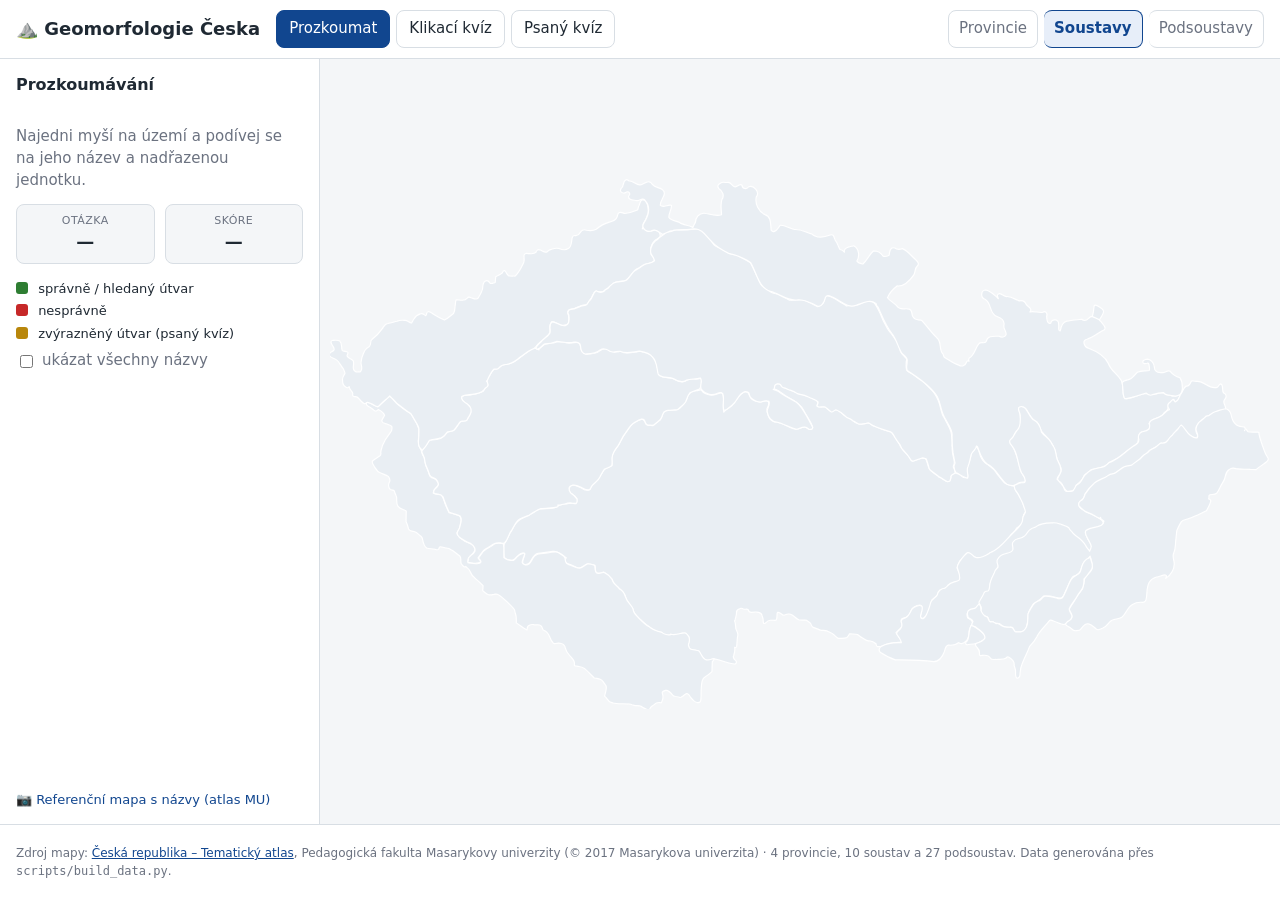
==== cz_geomorphology/index.html @ d27bf462 "Geomorphology of Czech republic added" ====
<!doctype html>
<html lang="cs">
  <head>
    <meta charset="utf-8">
    <meta name="viewport" content="width=device-width, initial-scale=1">
    <title>Geomorfologie Česka · učící hra</title>
    <link rel="stylesheet" href="css/style.css">
    <link rel="icon" href="data:image/svg+xml,<svg xmlns='http://www.w3.org/2000/svg' viewBox='0 0 100 100'><text y='.9em' font-size='90'>⛰️</text></svg>">
  </head>
  <body>
    <header class="topbar">
      <h1>⛰️ Geomorfologie Česka</h1>
      <nav class="modes">
        <button data-mode="explore" class="active">Prozkoumat</button>
        <button data-mode="click">Klikací kvíz</button>
        <button data-mode="type">Psaný kvíz</button>
      </nav>
      <nav class="levels" title="Úroveň geomorfologického členění">
        <button data-level="provincie">Provincie</button>
        <button data-level="soustavy" class="active">Soustavy</button>
        <button data-level="podsoustavy">Podsoustavy</button>
      </nav>
    </header>

    <main class="layout">
      <aside class="panel" id="panel">
        <div class="prompt" id="prompt">Prozkoumávání</div>
        <div class="status" id="status">Najedni myší na území a podívej se na jeho název a nadřazenou jednotku.</div>

        <div class="input-row" id="input-wrap" style="display:none">
          <input id="answer-input" type="text" autocomplete="off"
                 autocapitalize="off" spellcheck="false"
                 placeholder="Napiš název soustavy…">
          <button id="btn-submit" type="button">OK</button>
          <button id="btn-skip" type="button" class="ghost">Přeskočit</button>
        </div>

        <div class="stats">
          <div><span>Otázka</span><b id="progress">—</b></div>
          <div><span>Skóre</span><b id="score">—</b></div>
        </div>

        <div class="hint" id="hint-parent" style="display:none">
          <label><input type="checkbox"> nápověda: <span id="hint-what">provincie</span></label>
        </div>

        <div class="legend" id="legend">
          <p><span class="sw good"></span> správně / hledaný útvar</p>
          <p><span class="sw bad"></span> nesprávně</p>
          <p><span class="sw ask"></span> zvýrazněný útvar (psaný kvíz)</p>
          <div class="reveal-wrap" id="reveal-wrap">
            <label class="reveal"><input type="checkbox" id="reveal-all"> ukázat všechny názvy</label>
          </div>
        </div>

        <div class="actions" id="actions" style="display:none">
          <button data-restart="click">Hrát znovu (klikací)</button>
          <button data-restart="type">Hrát znovu (psaný)</button>
        </div>

        <a class="refmap" href="images/Geomorfologie_CR.jpg" target="_blank" rel="noopener">📷 Referenční mapa s&nbsp;názvy (atlas MU)</a>
      </aside>

      <section class="mapwrap">
        <div id="map"></div>
        <div class="tooltip" id="tooltip" style="display:none"></div>
      </section>
    </main>

    <footer class="foot">
      <p>Zdroj mapy: <a href="https://is.muni.cz/do/rect/el/estud/pedf/js17/cesko_atlas/web/pages/02-geomorfologie.html" target="_blank" rel="noopener">Česká republika – Tematický atlas</a>,
         Pedagogická fakulta Masarykovy univerzity (© 2017 Masarykova univerzita)
         · 4 provincie, 10 soustav a 27 podsoustav. Data generována přes <code>scripts/build_data.py</code>.</p>
    </footer>

    <script src="js/data.js"></script>
    <script src="js/normalize.js"></script>
    <script src="js/game.js"></script>
  </body>
</html>
---- cz_geomorphology/css/style.css ----
/* Geomorfologie Česka — styles */
:root {
  --bg: #f4f6f8;
  --panel: #ffffff;
  --ink: #1f2933;
  --muted: #6b7280;
  --line: #d8dee4;
  --accent: #11468f;      /* Czech blue */
  --accent-soft: #e7eef9;
  --good: #2e7d32;
  --good-soft: #cdeacd;
  --bad: #c62828;
  --bad-soft: #f6d4d4;
  --ask: #b8860b;
  --ask-soft: #f5e6c0;
  --region: #e9eef3;
  --region-stroke: #ffffff;
}

@media (prefers-color-scheme: dark) {
  :root {
    --bg: #0f1419;
    --panel: #18222b;
    --ink: #e6edf3;
    --muted: #9aa7b2;
    --line: #2b3942;
    --accent: #6ea8ff;
    --accent-soft: #1d2a3a;
    --good: #66bb6a;
    --good-soft: #2a4a2c;
    --bad: #ef5350;
    --bad-soft: #4a2a2a;
    --ask: #ffca28;
    --ask-soft: #3d3417;
    --region: #28323b;
    --region-stroke: #0f1419;
  }
}

* { box-sizing: border-box; }

html, body {
  margin: 0;
  height: 100%;
}
body {
  background: var(--bg);
  color: var(--ink);
  font: 15px/1.45 system-ui, -apple-system, "Segoe UI", Roboto, "Noto Sans", sans-serif;
  display: flex;
  flex-direction: column;
}

/* ---- Top bar ---- */
.topbar {
  display: flex;
  align-items: center;
  gap: 16px;
  flex-wrap: wrap;
  padding: 10px 16px;
  background: var(--panel);
  border-bottom: 1px solid var(--line);
}
.topbar h1 { margin: 0; font-size: 18px; font-weight: 700; }
.modes, .levels { display: flex; gap: 6px; flex-wrap: wrap; }
.modes button, .levels button {
  border: 1px solid var(--line);
  background: transparent;
  color: var(--ink);
  padding: 7px 12px;
  border-radius: 8px;
  cursor: pointer;
  font: inherit;
}
.modes button:hover, .levels button:hover { background: var(--accent-soft); }
.modes button.active {
  background: var(--accent);
  color: #fff;
  border-color: var(--accent);
}
/* level switch sits at the right edge and reads as a segmented control */
.levels { margin-left: auto; }
.levels button { padding: 7px 10px; color: var(--muted); }
.levels button + button { border-left: none; }
.levels button.active {
  background: var(--accent-soft);
  color: var(--accent);
  border-color: var(--accent);
  font-weight: 600;
}

/* ---- Layout ---- */
.layout {
  flex: 1;
  display: grid;
  grid-template-columns: 320px 1fr;
  min-height: 0;
}
@media (max-width: 760px) {
  .layout { grid-template-columns: 1fr; }
  .levels { margin-left: 0; }
}

/* ---- Side panel ---- */
.panel {
  padding: 14px 16px;
  background: var(--panel);
  border-right: 1px solid var(--line);
  display: flex;
  flex-direction: column;
  gap: 12px;
}
@media (max-width: 760px) {
  .panel { border-right: none; border-bottom: 1px solid var(--line); }
}
.prompt {
  font-size: 16px;
  font-weight: 600;
  min-height: 2.6em;
}
.prompt b { color: var(--accent); }
.status {
  color: var(--muted);
  min-height: 2.4em;
}

.input-row { display: flex; gap: 6px; flex-wrap: wrap; }
.input-row input {
  flex: 1 1 160px;
  padding: 9px 10px;
  border: 1px solid var(--line);
  border-radius: 8px;
  background: var(--bg);
  color: var(--ink);
  font: inherit;
}
.input-row input:focus { outline: 2px solid var(--accent); border-color: var(--accent); }
.input-row button {
  padding: 9px 14px;
  border: none;
  border-radius: 8px;
  background: var(--accent);
  color: #fff;
  cursor: pointer;
  font: inherit;
}
.input-row button.ghost { background: transparent; color: var(--muted); border: 1px solid var(--line); }
.input-row.good input { border-color: var(--good); background: var(--good-soft); }
.input-row.bad input { border-color: var(--bad); background: var(--bad-soft); }
.input-row.close input { border-color: var(--ask); background: var(--ask-soft); }

.stats {
  display: flex;
  gap: 10px;
}
.stats > div {
  flex: 1;
  background: var(--bg);
  border: 1px solid var(--line);
  border-radius: 8px;
  padding: 8px 10px;
  text-align: center;
}
.stats span { display: block; font-size: 11px; color: var(--muted); text-transform: uppercase; letter-spacing: .04em; }
.stats b { font-size: 18px; }

.hint label, .legend .reveal {
  display: inline-flex; align-items: center; gap: 6px;
  color: var(--muted); cursor: pointer;
}
.legend p { margin: 4px 0; font-size: 13px; }
.sw {
  display: inline-block; width: 12px; height: 12px;
  border-radius: 3px; vertical-align: -1px; margin-right: 6px;
}
.sw.good { background: var(--good); }
.sw.bad { background: var(--bad); }
.sw.ask { background: var(--ask); }

.actions { display: flex; gap: 8px; flex-wrap: wrap; }
.actions button {
  flex: 1;
  padding: 9px 10px;
  border: 1px solid var(--line);
  border-radius: 8px;
  background: var(--accent-soft);
  color: var(--ink);
  cursor: pointer;
  font: inherit;
}
.actions button:hover { background: var(--accent); color: #fff; }

.tooltip {
  position: absolute;
  z-index: 5;
  background: var(--ink);
  color: var(--panel);
  padding: 4px 8px;
  border-radius: 6px;
  font-size: 13px;
  pointer-events: none;
  white-space: nowrap;
}

/* ---- Map ---- */
.mapwrap {
  padding: 10px;
  min-width: 0;
  position: relative;
  display: flex;
  align-items: center;
  justify-content: center;
}
#map { position: relative; width: 100%; }
.geo-map {
  width: 100%;
  height: auto;
  max-height: 100%;
  display: block;
}

.region {
  fill: var(--region);
  stroke: var(--region-stroke);
  stroke-width: 2;
  stroke-linejoin: round;
  cursor: pointer;
  transition: fill .12s ease;
}
/* fewer, bigger units get thicker dividers; podsoustavy are dense */
.region.prov { stroke-width: 3; }
.region.pod { stroke-width: 1.4; }
.region.hover { fill: var(--accent); }
.region.good { fill: var(--good); }
.region.bad { fill: var(--bad); }
.region.ask { fill: var(--ask); }
.region.info { fill: var(--accent); }

.label {
  fill: var(--ink);
  font-size: 17px;
  font-weight: 600;
  text-anchor: middle;
  opacity: 0;
  transition: opacity .12s ease;
  pointer-events: none;
  paint-order: stroke;
  stroke: var(--bg);
  stroke-width: 3px;
}
.label.on { opacity: .95; }
/* podsoustavy are small and numerous — smaller type keeps them legible */
.geo-map.pod .label { font-size: 11px; stroke-width: 2.5px; }

/* small parenthetical (province hint) inside the prompt */
.prompt small { color: var(--muted); font-weight: 400; }

.reveal-wrap { margin-top: 6px; }

.refmap {
  margin-top: auto;
  padding-top: 8px;
  color: var(--accent);
  font-size: 13px;
  text-decoration: none;
}
.refmap:hover { text-decoration: underline; }

/* ---- Footer ---- */
.foot {
  padding: 8px 16px;
  border-top: 1px solid var(--line);
  background: var(--panel);
  font-size: 12px;
  color: var(--muted);
}
.foot a { color: var(--accent); }
.foot code { font-family: ui-monospace, "SFMono-Regular", Menlo, Consolas, monospace; }
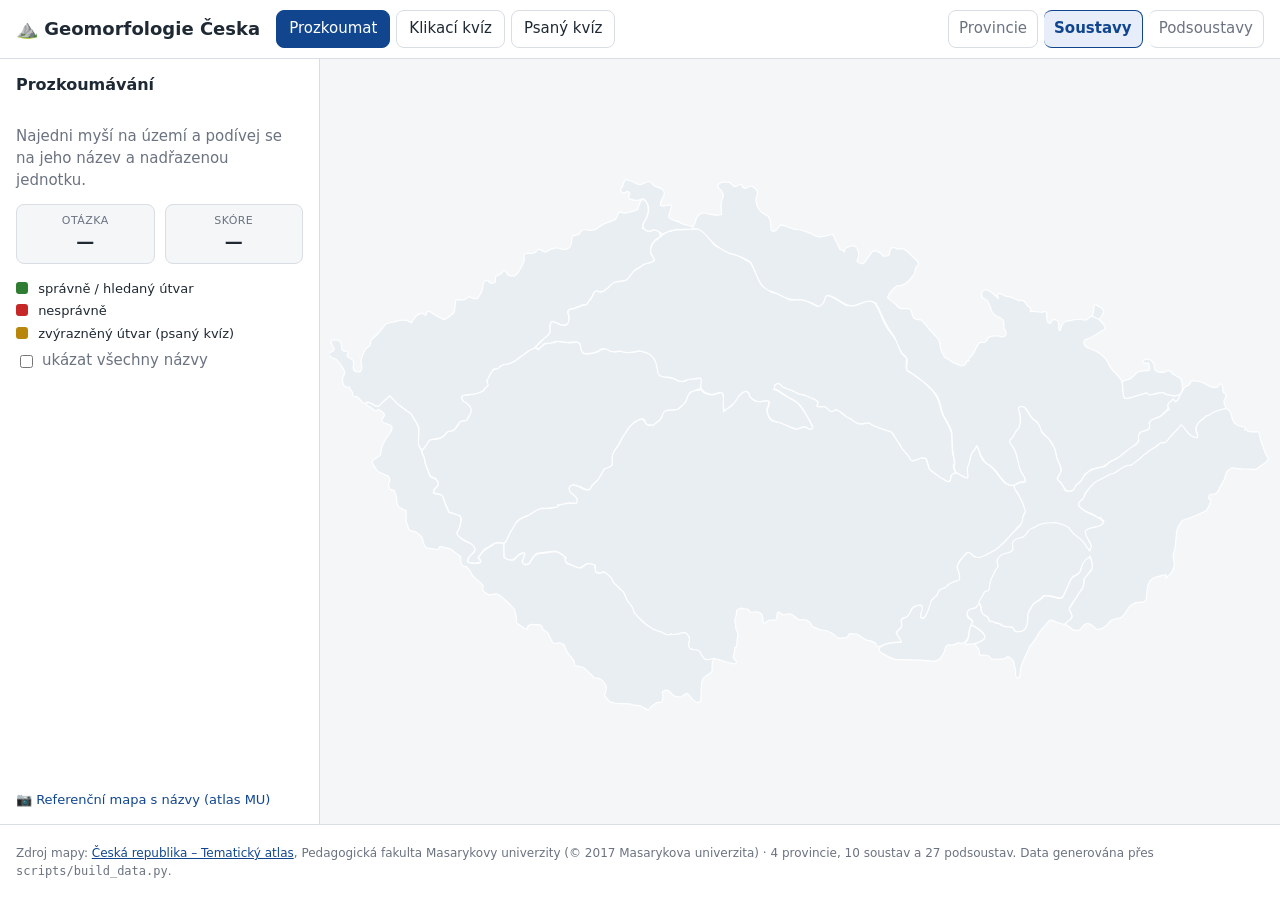
==== commit 63e09af3: "Gitignore added" ====
--- a/cz_geomorphology/index.html
+++ b/cz_geomorphology/index.html
@@ -58,7 +58,7 @@
           <button data-restart="type">Hrát znovu (psaný)</button>
         </div>
 
-        <a class="refmap" href="images/Geomorfologie_CR.jpg" target="_blank" rel="noopener">📷 Referenční mapa s&nbsp;názvy (atlas MU)</a>
+        <a class="refmap" href="../images/Geomorfologie_CR.jpg" target="_blank" rel="noopener">📷 Referenční mapa s&nbsp;názvy (atlas MU)</a>
       </aside>
 
       <section class="mapwrap">
--- a/cz_geomorphology/css/style.css
+++ b/cz_geomorphology/css/style.css
@@ -94,10 +94,15 @@
   flex: 1;
   display: grid;
   grid-template-columns: 320px 1fr;
+  /* pin the row to the space between topbar and footer, so a wide map
+     can't grow it past the viewport (minmax(0,…) drops the content-based
+     minimum); the SVG then letterboxes inside via preserveAspectRatio */
+  grid-template-rows: minmax(0, 1fr);
   min-height: 0;
 }
 @media (max-width: 760px) {
-  .layout { grid-template-columns: 1fr; }
+  /* stacked layout: rows size to content again */
+  .layout { grid-template-columns: 1fr; grid-template-rows: none; }
   .levels { margin-left: 0; }
 }
 
@@ -199,23 +204,27 @@
   border-radius: 6px;
   font-size: 13px;
   pointer-events: none;
-  white-space: nowrap;
+  max-width: 240px;          /* long names wrap to a second line … */
+  white-space: normal;       /* … instead of stretching the page */
 }
 
 /* ---- Map ---- */
 .mapwrap {
   padding: 10px;
   min-width: 0;
+  min-height: 0;
   position: relative;
   display: flex;
   align-items: center;
   justify-content: center;
 }
-#map { position: relative; width: 100%; }
+/* #map fills the padded area and the SVG letterboxes its drawing inside
+   that box (preserveAspectRatio), so on wide screens the map shrinks to
+   fit the available height instead of overflowing onto the page borders. */
+#map { position: relative; width: 100%; height: 100%; }
 .geo-map {
   width: 100%;
-  height: auto;
-  max-height: 100%;
+  height: 100%;
   display: block;
 }
 
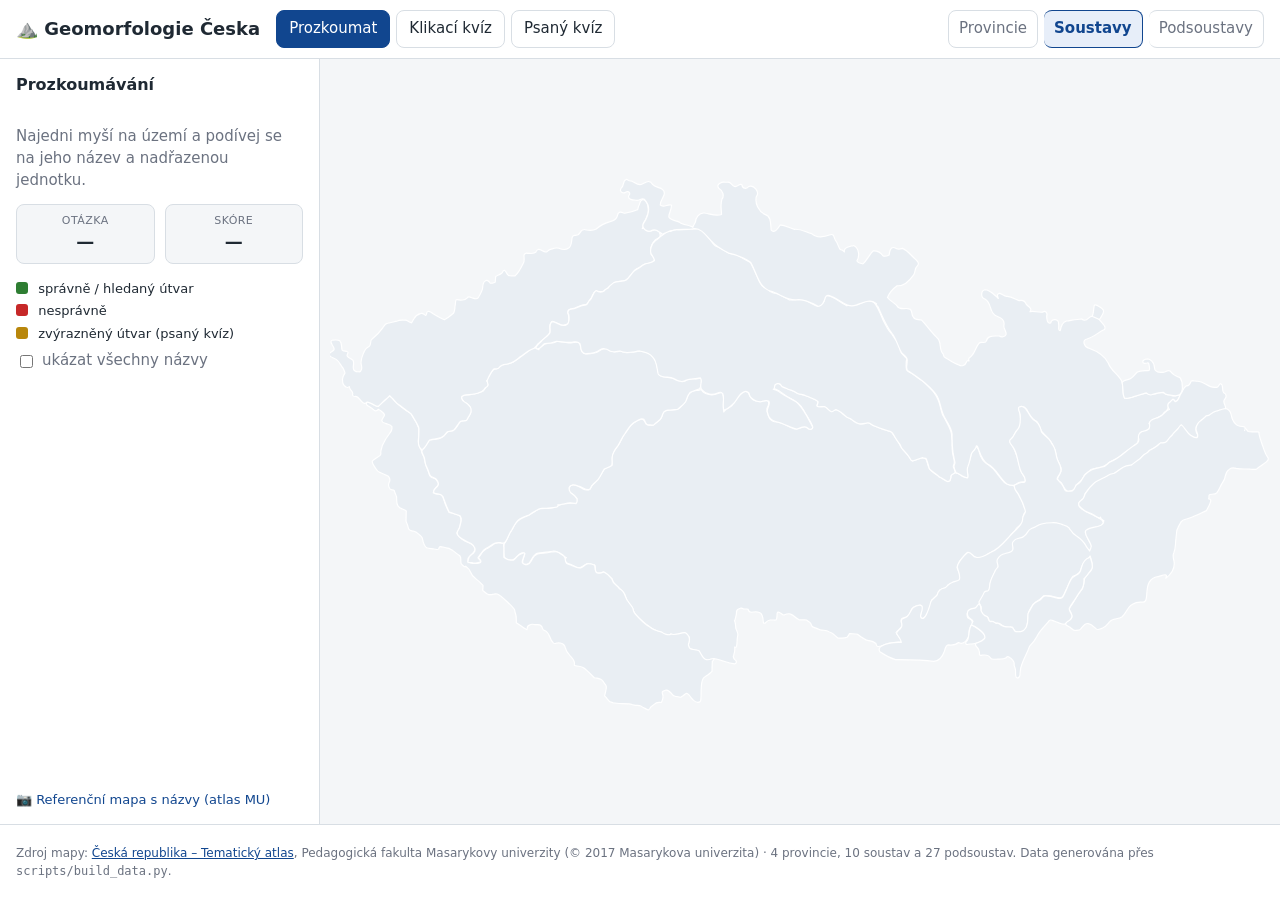
==== commit d2baa3a4: "New game added: Hydrology of Czech republic" ====
--- a/cz_geomorphology/index.html
+++ b/cz_geomorphology/index.html
@@ -9,16 +9,16 @@
   </head>
   <body>
     <header class="topbar">
-      <h1>⛰️ Geomorfologie Česka</h1>
+      <h1 data-i18n="app.h1">⛰️ Geomorfologie Česka</h1>
       <nav class="modes">
-        <button data-mode="explore" class="active">Prozkoumat</button>
-        <button data-mode="click">Klikací kvíz</button>
-        <button data-mode="type">Psaný kvíz</button>
+        <button data-mode="explore" class="active" data-i18n="app.mode.explore">Prozkoumat</button>
+        <button data-mode="click" data-i18n="app.mode.click">Klikací kvíz</button>
+        <button data-mode="type" data-i18n="app.mode.type">Psaný kvíz</button>
       </nav>
-      <nav class="levels" title="Úroveň geomorfologického členění">
-        <button data-level="provincie">Provincie</button>
-        <button data-level="soustavy" class="active">Soustavy</button>
-        <button data-level="podsoustavy">Podsoustavy</button>
+      <nav class="levels" data-i18n-title="app.levels.title" title="Úroveň geomorfologického členění">
+        <button data-level="provincie" data-i18n="level.provincie.name">Provincie</button>
+        <button data-level="soustavy" class="active" data-i18n="level.soustavy.name">Soustavy</button>
+        <button data-level="podsoustavy" data-i18n="level.podsoustavy.name">Podsoustavy</button>
       </nav>
     </header>
 
@@ -30,35 +30,37 @@
         <div class="input-row" id="input-wrap" style="display:none">
           <input id="answer-input" type="text" autocomplete="off"
                  autocapitalize="off" spellcheck="false"
+                 data-i18n-placeholder="level.soustavy.placeholder"
                  placeholder="Napiš název soustavy…">
-          <button id="btn-submit" type="button">OK</button>
-          <button id="btn-skip" type="button" class="ghost">Přeskočit</button>
+          <button id="btn-submit" type="button" data-i18n="app.btn.ok">OK</button>
+          <button id="btn-skip" type="button" class="ghost" data-i18n="app.btn.skip">Přeskočit</button>
         </div>
 
         <div class="stats">
-          <div><span>Otázka</span><b id="progress">—</b></div>
-          <div><span>Skóre</span><b id="score">—</b></div>
+          <div><span data-i18n="app.stats.question">Otázka</span><b id="progress">—</b></div>
+          <div><span data-i18n="app.stats.score">Skóre</span><b id="score">—</b></div>
         </div>
 
         <div class="hint" id="hint-parent" style="display:none">
-          <label><input type="checkbox"> nápověda: <span id="hint-what">provincie</span></label>
+          <label><input type="checkbox"> <span data-i18n="app.hint.label">nápověda:</span> <span id="hint-what">provincie</span></label>
         </div>
 
         <div class="legend" id="legend">
-          <p><span class="sw good"></span> správně / hledaný útvar</p>
-          <p><span class="sw bad"></span> nesprávně</p>
-          <p><span class="sw ask"></span> zvýrazněný útvar (psaný kvíz)</p>
+          <p><span class="sw good"></span> <span data-i18n="app.legend.correct">správně / hledaný útvar</span></p>
+          <p><span class="sw bad"></span> <span data-i18n="app.legend.wrong">nesprávně</span></p>
+          <p><span class="sw ask"></span> <span data-i18n="app.legend.highlighted">zvýrazněný útvar (psaný kvíz)</span></p>
           <div class="reveal-wrap" id="reveal-wrap">
-            <label class="reveal"><input type="checkbox" id="reveal-all"> ukázat všechny názvy</label>
+            <label class="reveal"><input type="checkbox" id="reveal-all"> <span data-i18n="app.legend.reveal">ukázat všechny názvy</span></label>
           </div>
         </div>
 
         <div class="actions" id="actions" style="display:none">
-          <button data-restart="click">Hrát znovu (klikací)</button>
-          <button data-restart="type">Hrát znovu (psaný)</button>
+          <button data-restart="click" data-i18n="app.action.restartClick">Hrát znovu (klikací)</button>
+          <button data-restart="type" data-i18n="app.action.restartType">Hrát znovu (psaný)</button>
         </div>
 
-        <a class="refmap" href="../images/Geomorfologie_CR.jpg" target="_blank" rel="noopener">📷 Referenční mapa s&nbsp;názvy (atlas MU)</a>
+        <a class="refmap" href="../images/Geomorfologie_CR.jpg" target="_blank" rel="noopener"
+           data-i18n="app.refmap">📷 Referenční mapa s&nbsp;názvy (atlas MU)</a>
       </aside>
 
       <section class="mapwrap">
@@ -68,11 +70,15 @@
     </main>
 
     <footer class="foot">
-      <p>Zdroj mapy: <a href="https://is.muni.cz/do/rect/el/estud/pedf/js17/cesko_atlas/web/pages/02-geomorfologie.html" target="_blank" rel="noopener">Česká republika – Tematický atlas</a>,
-         Pedagogická fakulta Masarykovy univerzity (© 2017 Masarykova univerzita)
-         · 4 provincie, 10 soustav a 27 podsoustav. Data generována přes <code>scripts/build_data.py</code>.</p>
+      <p><span data-i18n="foot.source">Zdroj mapy:</span> <a href="https://is.muni.cz/do/rect/el/estud/pedf/js17/cesko_atlas/web/pages/02-geomorfologie.html" target="_blank" rel="noopener" data-i18n="foot.atlas">Česká republika – Tematický atlas</a>,
+         <span data-i18n="foot.by">Pedagogická fakulta Masarykovy univerzity (© 2017 Masarykova univerzita)</span>
+         · <span data-i18n="foot.count">4 provincie, 10 soustav a 27 podsoustav. Data generována přes</span> <code>scripts/build_data.py</code>.</p>
     </footer>
 
+    <!-- language layer: core + shared strings + this game's strings -->
+    <script src="../i18n/core.js"></script>
+    <script src="../i18n/common.js"></script>
+    <script src="js/i18n.js"></script>
     <script src="js/data.js"></script>
     <script src="js/normalize.js"></script>
     <script src="js/game.js"></script>
